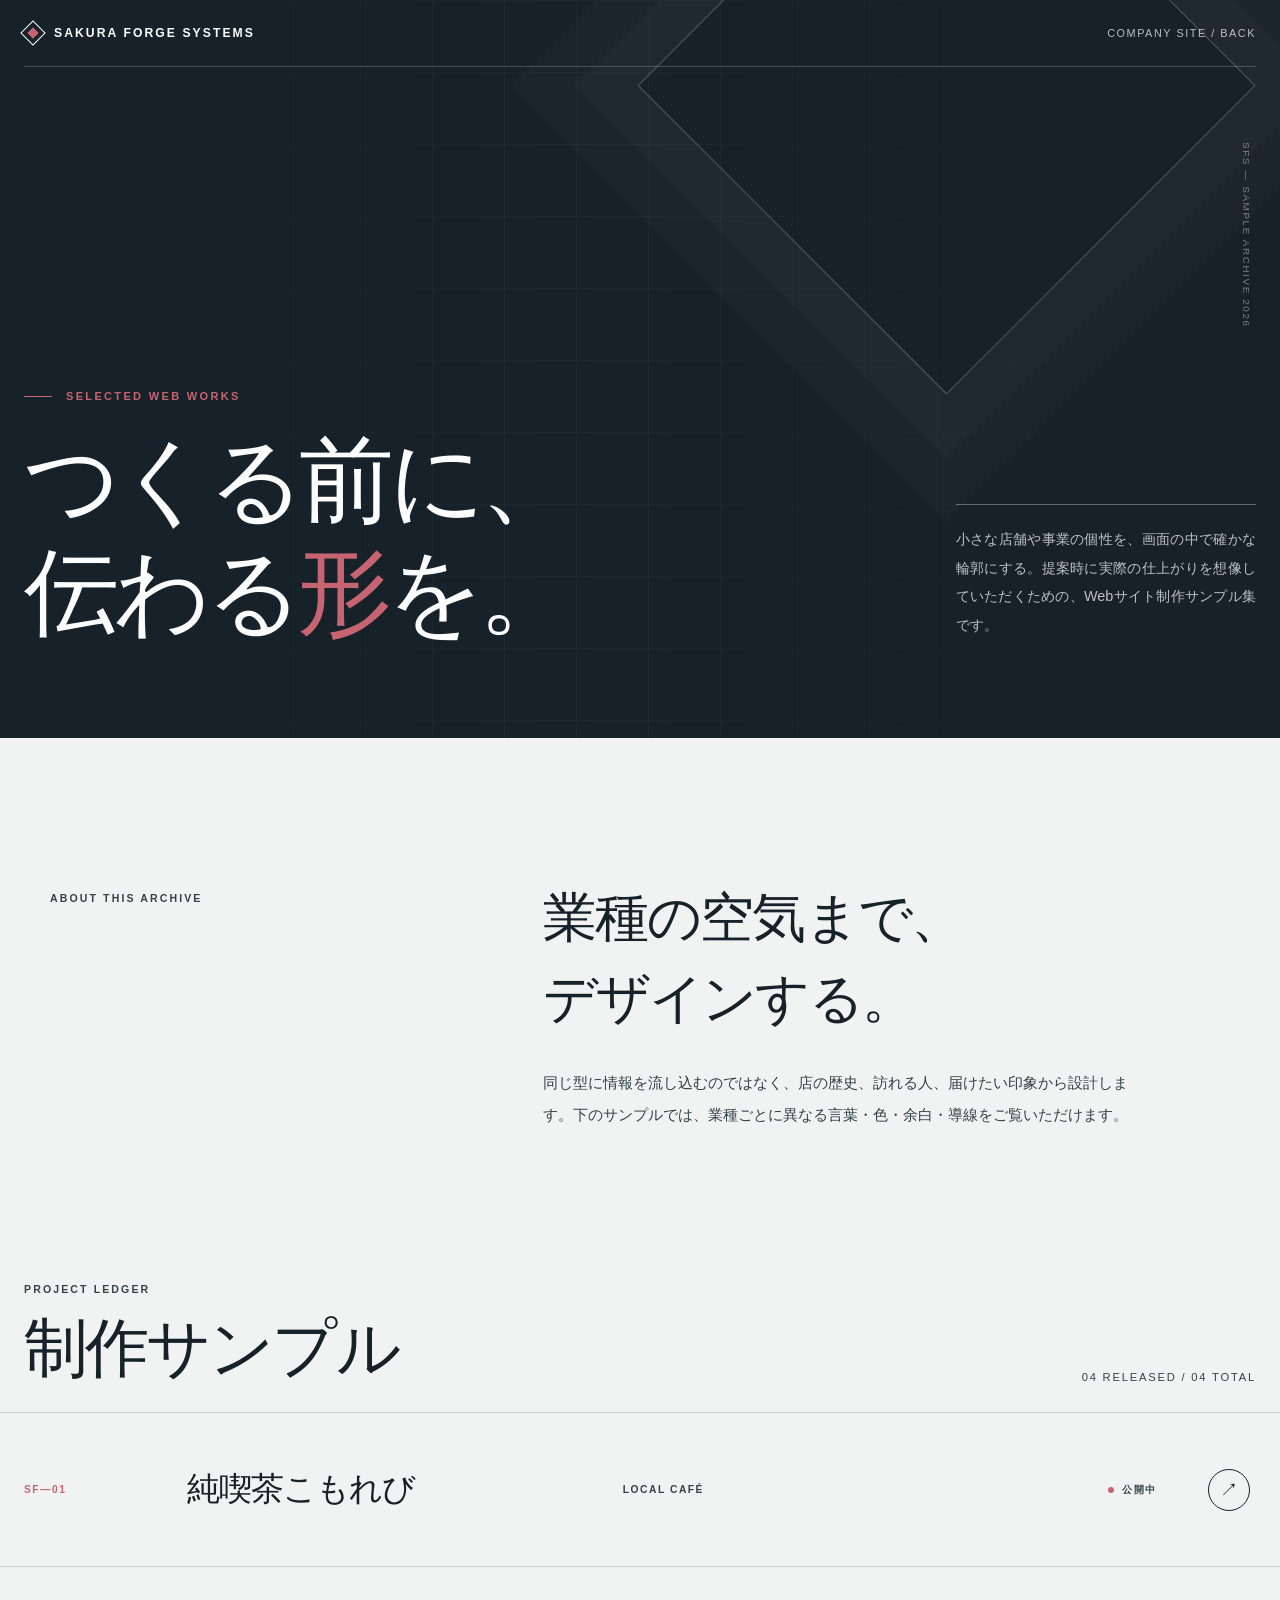
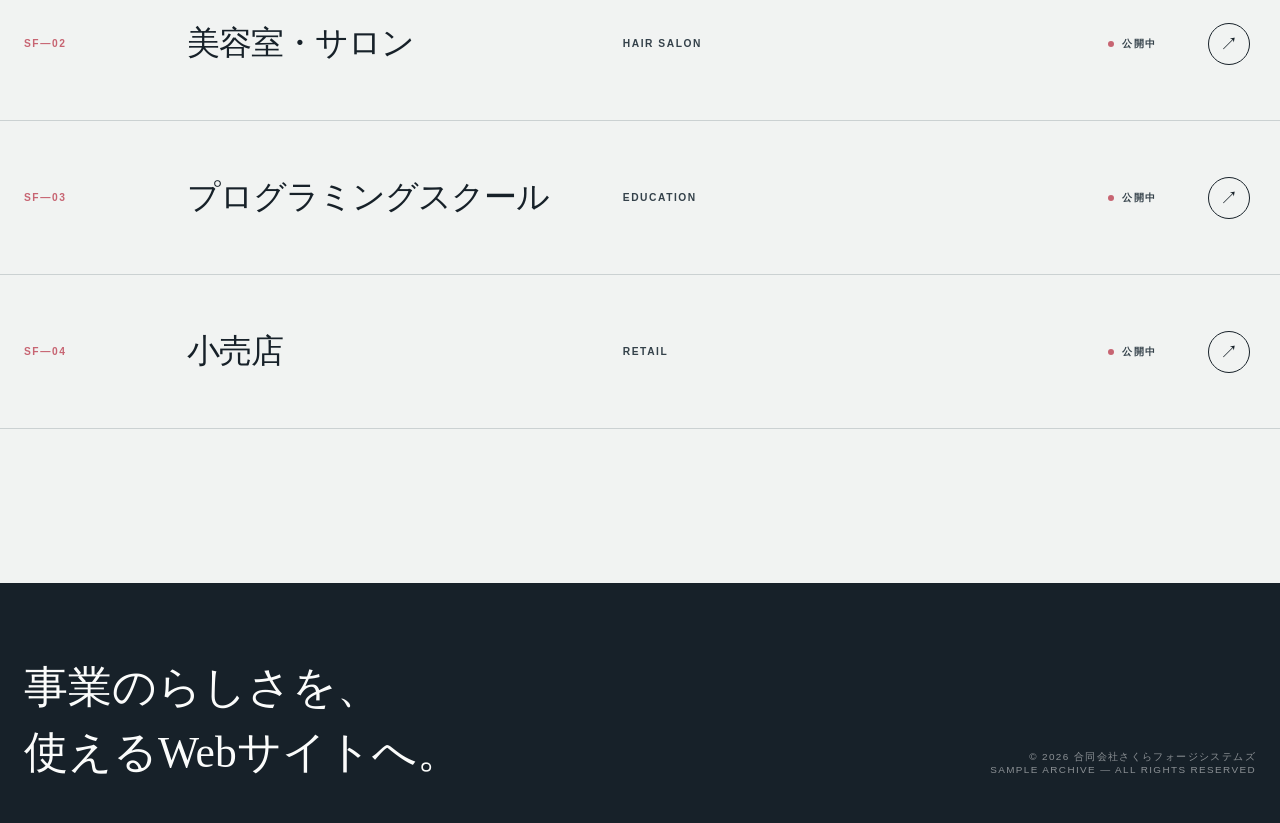
==== samples/index.html @ 382e5a4d "Add retail and salon mockup assets and HTML structure - Added images for retail shop: ceramics, exte" ====
<!doctype html>
<html lang="ja">
<head>
  <meta charset="utf-8" />
  <meta name="viewport" content="width=device-width, initial-scale=1" />
  <meta name="description" content="Sakura Forge Systemsが制作した、小規模店舗・事業者向けWebサイトのサンプル集です。" />
  <meta name="theme-color" content="#172129" />
  <title>Web制作サンプル｜Sakura Forge Systems</title>
  <style>
    :root {
      --ink: #172129;
      --ink-soft: #34414a;
      --steel: #9ba8ae;
      --paper: #f1f3f2;
      --white: #fbfcfb;
      --sakura-rust: #c76472;
      --line: #cbd1d2;
      --display: "Yu Mincho", "Hiragino Mincho ProN", "Hiragino Mincho Pro", serif;
      --body: "Yu Gothic", "Hiragino Kaku Gothic ProN", "BIZ UDPGothic", sans-serif;
      --utility: "Arial Narrow", "Roboto Condensed", "Yu Gothic", sans-serif;
    }

    * { box-sizing: border-box; }

    html { scroll-behavior: smooth; }

    body {
      margin: 0;
      color: var(--ink);
      background: var(--paper);
      font-family: var(--body);
      font-feature-settings: "palt";
      -webkit-font-smoothing: antialiased;
    }

    a { color: inherit; }

    a:focus-visible {
      outline: 3px solid var(--sakura-rust);
      outline-offset: 5px;
    }

    .site-header {
      position: absolute;
      inset: 0 0 auto;
      z-index: 2;
      display: flex;
      align-items: center;
      justify-content: space-between;
      width: min(100% - 48px, 1360px);
      margin-inline: auto;
      padding-block: 24px;
      color: var(--white);
      border-bottom: 1px solid rgba(255, 255, 255, .2);
    }

    .brand {
      display: inline-flex;
      align-items: center;
      gap: 12px;
      color: inherit;
      text-decoration: none;
      font-family: var(--utility);
      font-size: .76rem;
      font-weight: 700;
      letter-spacing: .17em;
      text-transform: uppercase;
    }

    .brand-mark {
      position: relative;
      width: 18px;
      height: 18px;
      border: 1px solid currentColor;
      transform: rotate(45deg);
    }

    .brand-mark::after {
      content: "";
      position: absolute;
      inset: 4px;
      background: var(--sakura-rust);
    }

    .header-note {
      margin: 0;
      font-family: var(--utility);
      font-size: .68rem;
      letter-spacing: .14em;
      text-transform: uppercase;
      color: rgba(255, 255, 255, .7);
      text-decoration: none;
    }

    .hero {
      position: relative;
      min-height: 660px;
      height: min(82vh, 820px);
      overflow: hidden;
      color: var(--white);
      background: var(--ink);
    }

    .hero::before {
      content: "";
      position: absolute;
      inset: 0;
      opacity: .16;
      background-image:
        linear-gradient(rgba(255,255,255,.2) 1px, transparent 1px),
        linear-gradient(90deg, rgba(255,255,255,.2) 1px, transparent 1px);
      background-size: 72px 72px;
      mask-image: linear-gradient(to right, transparent 8%, #000 44%, transparent 88%);
    }

    .hero::after {
      content: "";
      position: absolute;
      top: -18%;
      right: 9%;
      width: clamp(260px, 34vw, 540px);
      aspect-ratio: 1;
      border: 1px solid rgba(255,255,255,.25);
      transform: rotate(45deg);
      box-shadow:
        0 0 0 45px rgba(255,255,255,.018),
        0 0 0 90px rgba(255,255,255,.018);
    }

    .hero-inner {
      position: relative;
      z-index: 1;
      display: grid;
      grid-template-columns: minmax(0, 1fr) minmax(220px, .34fr);
      align-items: end;
      gap: 48px;
      width: min(100% - 48px, 1360px);
      height: 100%;
      margin-inline: auto;
      padding: 152px 0 88px;
    }

    .eyebrow {
      display: flex;
      align-items: center;
      gap: 14px;
      margin: 0 0 24px;
      color: var(--sakura-rust);
      font-family: var(--utility);
      font-size: .69rem;
      font-weight: 700;
      letter-spacing: .21em;
      text-transform: uppercase;
    }

    .eyebrow::before {
      content: "";
      width: 28px;
      height: 1px;
      background: currentColor;
    }

    h1 {
      max-width: 9em;
      margin: 0;
      font-family: var(--display);
      font-size: clamp(3.3rem, 7.4vw, 7.4rem);
      font-weight: 500;
      line-height: 1.18;
      letter-spacing: -.055em;
    }

    h1 .accent {
      color: var(--sakura-rust);
      font-style: normal;
    }

    .hero-copy {
      align-self: end;
      margin: 0 0 10px;
      padding-top: 20px;
      border-top: 1px solid rgba(255,255,255,.32);
      color: rgba(255,255,255,.72);
      font-size: .9rem;
      line-height: 2;
      text-align: justify;
    }

    .hero-index {
      position: absolute;
      right: 4px;
      top: 142px;
      font-family: var(--utility);
      font-size: .62rem;
      letter-spacing: .16em;
      writing-mode: vertical-rl;
      color: rgba(255,255,255,.42);
    }

    main { overflow: hidden; }

    .intro {
      display: grid;
      grid-template-columns: .55fr 1fr;
      gap: clamp(48px, 9vw, 150px);
      width: min(100% - 48px, 1180px);
      margin-inline: auto;
      padding: clamp(88px, 12vw, 160px) 0;
    }

    .section-label {
      margin: 0;
      color: var(--ink-soft);
      font-family: var(--utility);
      font-size: .66rem;
      font-weight: 700;
      letter-spacing: .2em;
      text-transform: uppercase;
    }

    .intro h2 {
      margin: -.25em 0 28px;
      font-family: var(--display);
      font-size: clamp(2rem, 4.2vw, 3.65rem);
      font-weight: 500;
      line-height: 1.5;
      letter-spacing: -.035em;
    }

    .intro-copy p {
      max-width: 38rem;
      margin: 0;
      color: var(--ink-soft);
      font-size: .95rem;
      line-height: 2.05;
    }

    .works {
      padding: 0 0 clamp(96px, 12vw, 168px);
    }

    .works-head {
      display: flex;
      align-items: end;
      justify-content: space-between;
      width: min(100% - 48px, 1360px);
      margin: 0 auto 20px;
    }

    .works-head h2 {
      margin: 10px 0 0;
      font-family: var(--display);
      font-size: clamp(2.5rem, 5vw, 4.8rem);
      font-weight: 500;
      letter-spacing: -.045em;
    }

    .works-count {
      margin: 0 0 9px;
      font-family: var(--utility);
      font-size: .7rem;
      letter-spacing: .16em;
      color: var(--ink-soft);
    }

    .project-list {
      border-top: 1px solid var(--line);
    }

    .project {
      position: relative;
      display: grid;
      grid-template-columns: 7rem minmax(220px, .72fr) 1fr 3rem;
      align-items: center;
      gap: clamp(20px, 4vw, 64px);
      min-height: 154px;
      padding: 30px max(24px, calc((100vw - 1360px) / 2));
      border-bottom: 1px solid var(--line);
      color: inherit;
      text-decoration: none;
      isolation: isolate;
      transition: color .35s ease;
      animation: project-arrive .7s both;
      animation-delay: calc(var(--project-order) * 105ms);
    }

    .project::before {
      content: "";
      position: absolute;
      inset: 0;
      z-index: -1;
      background: var(--ink);
      transform: scaleY(0);
      transform-origin: bottom;
      transition: transform .35s cubic-bezier(.22,.75,.28,1);
    }

    .project:hover,
    .project:focus-visible { color: var(--white); }

    .project:hover::before,
    .project:focus-visible::before { transform: scaleY(1); }

    .project-id,
    .project-type,
    .project-state {
      font-family: var(--utility);
      font-size: .64rem;
      font-weight: 700;
      letter-spacing: .15em;
      text-transform: uppercase;
    }

    .project-id { color: var(--sakura-rust); }

    .project-title {
      margin: 0;
      font-family: var(--display);
      font-size: clamp(1.55rem, 2.6vw, 2.55rem);
      font-weight: 500;
      line-height: 1.35;
      letter-spacing: -.03em;
    }

    .project-meta {
      display: flex;
      align-items: center;
      justify-content: space-between;
      gap: 24px;
      color: var(--ink-soft);
      transition: color .35s ease;
    }

    .project:hover .project-meta,
    .project:focus-visible .project-meta { color: rgba(255,255,255,.65); }

    .project-state {
      display: inline-flex;
      align-items: center;
      gap: 8px;
    }

    .project-state::before {
      content: "";
      width: 6px;
      height: 6px;
      border-radius: 50%;
      background: var(--sakura-rust);
    }

    .project-arrow {
      display: grid;
      place-items: center;
      width: 42px;
      height: 42px;
      border: 1px solid currentColor;
      border-radius: 50%;
      font-size: 1.1rem;
      transition: transform .3s ease, background .3s ease, color .3s ease;
    }

    .project:hover .project-arrow,
    .project:focus-visible .project-arrow {
      color: var(--ink);
      background: var(--white);
      transform: rotate(-35deg);
    }

    @keyframes project-arrive {
      from { opacity: 0; transform: translateY(22px); }
      to { opacity: 1; transform: none; }
    }

    .project.is-upcoming { cursor: default; }
    .project.is-upcoming::before { display: none; }
    .project.is-upcoming:hover { color: inherit; }
    .project.is-upcoming .project-state::before { background: var(--steel); }
    .project.is-upcoming .project-title { color: #737e83; }
    .project.is-upcoming .project-arrow { border-style: dashed; color: var(--steel); }

    .site-footer {
      color: var(--white);
      background: var(--ink);
    }

    .footer-inner {
      display: grid;
      grid-template-columns: 1fr auto;
      align-items: end;
      gap: 40px;
      width: min(100% - 48px, 1360px);
      margin-inline: auto;
      padding: 72px 0 38px;
    }

    .footer-line {
      margin: 0;
      font-family: var(--display);
      font-size: clamp(1.7rem, 3.4vw, 3.4rem);
      line-height: 1.5;
    }

    .footer-meta {
      margin: 0 0 10px;
      color: rgba(255,255,255,.5);
      font-family: var(--utility);
      font-size: .62rem;
      letter-spacing: .14em;
      text-align: right;
      text-transform: uppercase;
    }

    @media (max-width: 760px) {
      .site-header,
      .hero-inner,
      .intro,
      .works-head,
      .footer-inner { width: min(100% - 32px, 1360px); }

      .header-note { display: none; }
      .hero { min-height: 620px; height: 90svh; }

      .hero-inner {
        grid-template-columns: 1fr;
        align-content: end;
        gap: 48px;
        padding-bottom: 54px;
      }

      h1 { max-width: none; font-size: clamp(2.9rem, 12.5vw, 4.2rem); line-height: 1.25; }
      .hero-copy { max-width: 30rem; overflow-wrap: anywhere; text-align: left; }
      .hero-index { display: none; }

      .intro {
        grid-template-columns: 1fr;
        gap: 36px;
      }

      .works-head { align-items: start; }

      .project {
        grid-template-columns: 3.5rem 1fr 2.7rem;
        gap: 10px;
        min-height: 132px;
        padding: 24px 16px;
      }

      .project-meta { display: none; }
      .project-title { font-size: clamp(1.45rem, 7vw, 2rem); }

      .footer-inner {
        grid-template-columns: 1fr;
        gap: 48px;
      }

      .footer-meta { text-align: left; }
    }

    @media (prefers-reduced-motion: reduce) {
      html { scroll-behavior: auto; }
      *, *::before, *::after { animation-duration: .01ms !important; animation-iteration-count: 1 !important; transition-duration: .01ms !important; }
    }
  </style>
</head>
<body>
  <header class="site-header">
    <a class="brand" href="../" aria-label="Sakura Forge Systems 公式サイトへ戻る">
      <span class="brand-mark" aria-hidden="true"></span>
      <span>Sakura Forge Systems</span>
    </a>
    <a class="header-note" href="../">Company site / Back</a>
  </header>

  <section class="hero" aria-labelledby="page-title">
    <div class="hero-inner">
      <div>
        <p class="eyebrow">Selected web works</p>
        <h1 id="page-title">つくる前に、<br />伝わる<em class="accent">形</em>を。</h1>
      </div>
      <p class="hero-copy">小さな店舗や事業の個性を、画面の中で確かな輪郭にする。提案時に実際の仕上がりを想像していただくための、Webサイト制作サンプル集です。</p>
      <span class="hero-index" aria-hidden="true">SFS — SAMPLE ARCHIVE 2026</span>
    </div>
  </section>

  <main>
    <section class="intro" aria-labelledby="intro-title">
      <p class="section-label">About this archive</p>
      <div class="intro-copy">
        <h2 id="intro-title">業種の空気まで、<br />デザインする。</h2>
        <p>同じ型に情報を流し込むのではなく、店の歴史、訪れる人、届けたい印象から設計します。下のサンプルでは、業種ごとに異なる言葉・色・余白・導線をご覧いただけます。</p>
      </div>
    </section>

    <section class="works" aria-labelledby="works-title">
      <div class="works-head">
        <div>
          <p class="section-label">Project ledger</p>
          <h2 id="works-title">制作サンプル</h2>
        </div>
        <p class="works-count">04 RELEASED / 04 TOTAL</p>
      </div>

      <div class="project-list">
        <a class="project" href="./kissa-komorebi/" style="--project-order: 0">
          <span class="project-id">SF—01</span>
          <h3 class="project-title">純喫茶こもれび</h3>
          <span class="project-meta">
            <span class="project-type">Local café</span>
            <span class="project-state">公開中</span>
          </span>
          <span class="project-arrow" aria-hidden="true">↗</span>
        </a>

        <a class="project" href="./salon-mock/" style="--project-order: 1">
          <span class="project-id">SF—02</span>
          <h3 class="project-title">美容室・サロン</h3>
          <span class="project-meta">
            <span class="project-type">Hair salon</span>
            <span class="project-state">公開中</span>
          </span>
          <span class="project-arrow" aria-hidden="true">↗</span>
        </a>

        <a class="project" href="./programming-school-mock/" style="--project-order: 2">
          <span class="project-id">SF—03</span>
          <h3 class="project-title">プログラミングスクール</h3>
          <span class="project-meta">
            <span class="project-type">Education</span>
            <span class="project-state">公開中</span>
          </span>
          <span class="project-arrow" aria-hidden="true">↗</span>
        </a>

        <a class="project" href="./retail-mock/" style="--project-order: 3">
          <span class="project-id">SF—04</span>
          <h3 class="project-title">小売店</h3>
          <span class="project-meta">
            <span class="project-type">Retail</span>
            <span class="project-state">公開中</span>
          </span>
          <span class="project-arrow" aria-hidden="true">↗</span>
        </a>
      </div>
    </section>
  </main>

  <footer class="site-footer">
    <div class="footer-inner">
      <p class="footer-line">事業のらしさを、<br />使えるWebサイトへ。</p>
      <p class="footer-meta">© 2026 合同会社さくらフォージシステムズ<br />Sample archive — all rights reserved</p>
    </div>
  </footer>
</body>
</html>
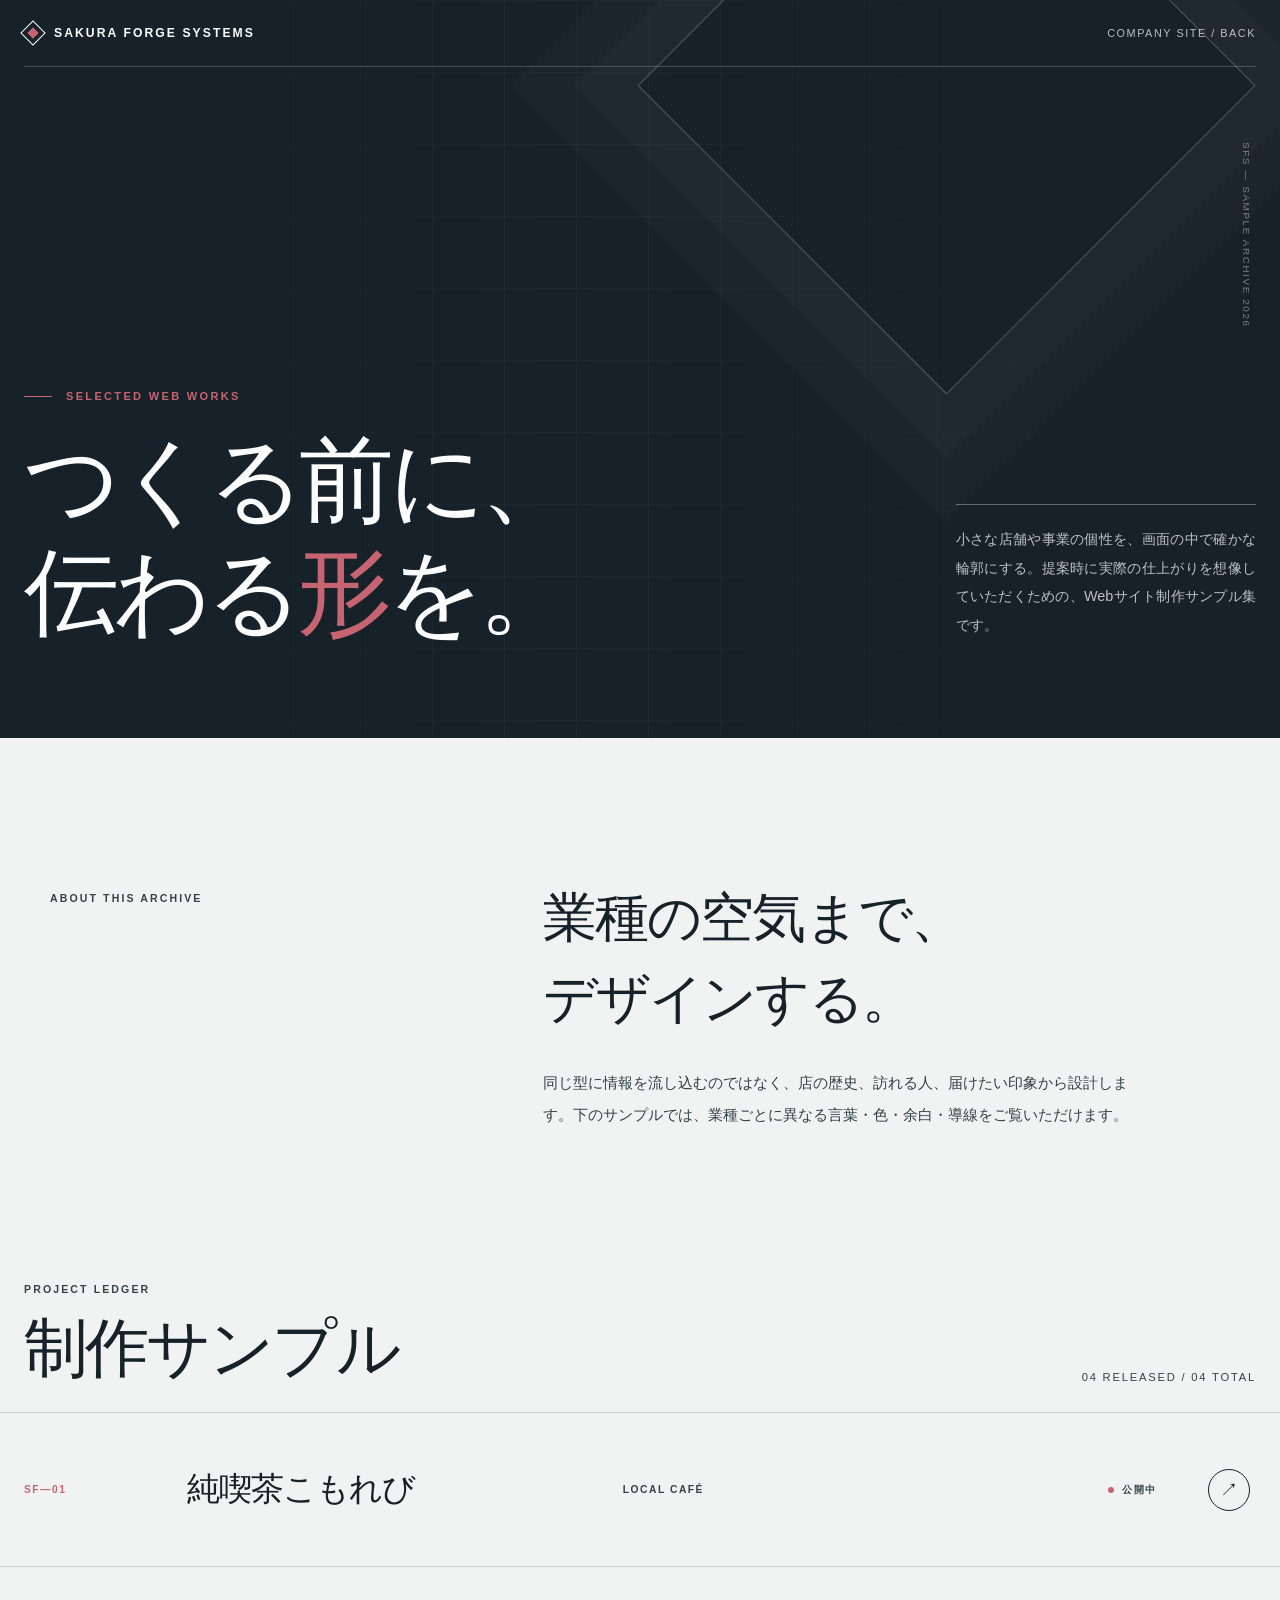
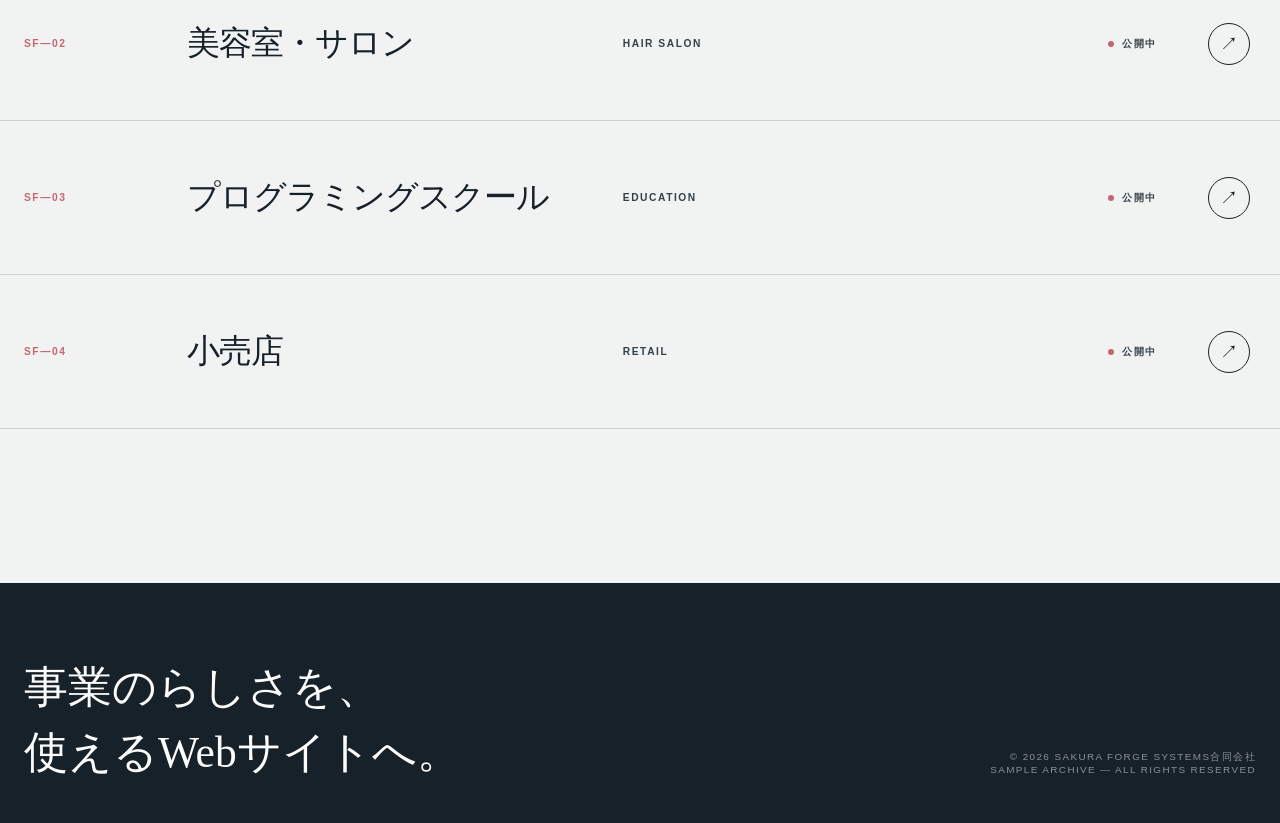
==== commit bdb78be6: "Fix company name display text Co-authored-by: 3qra <166722780+3qra@users.noreply.github.com>" ====
--- a/samples/index.html
+++ b/samples/index.html
@@ -547,7 +547,7 @@
   <footer class="site-footer">
     <div class="footer-inner">
       <p class="footer-line">事業のらしさを、<br />使えるWebサイトへ。</p>
-      <p class="footer-meta">© 2026 合同会社さくらフォージシステムズ<br />Sample archive — all rights reserved</p>
+      <p class="footer-meta">© 2026 Sakura Forge Systems合同会社<br />Sample archive — all rights reserved</p>
     </div>
   </footer>
 </body>
